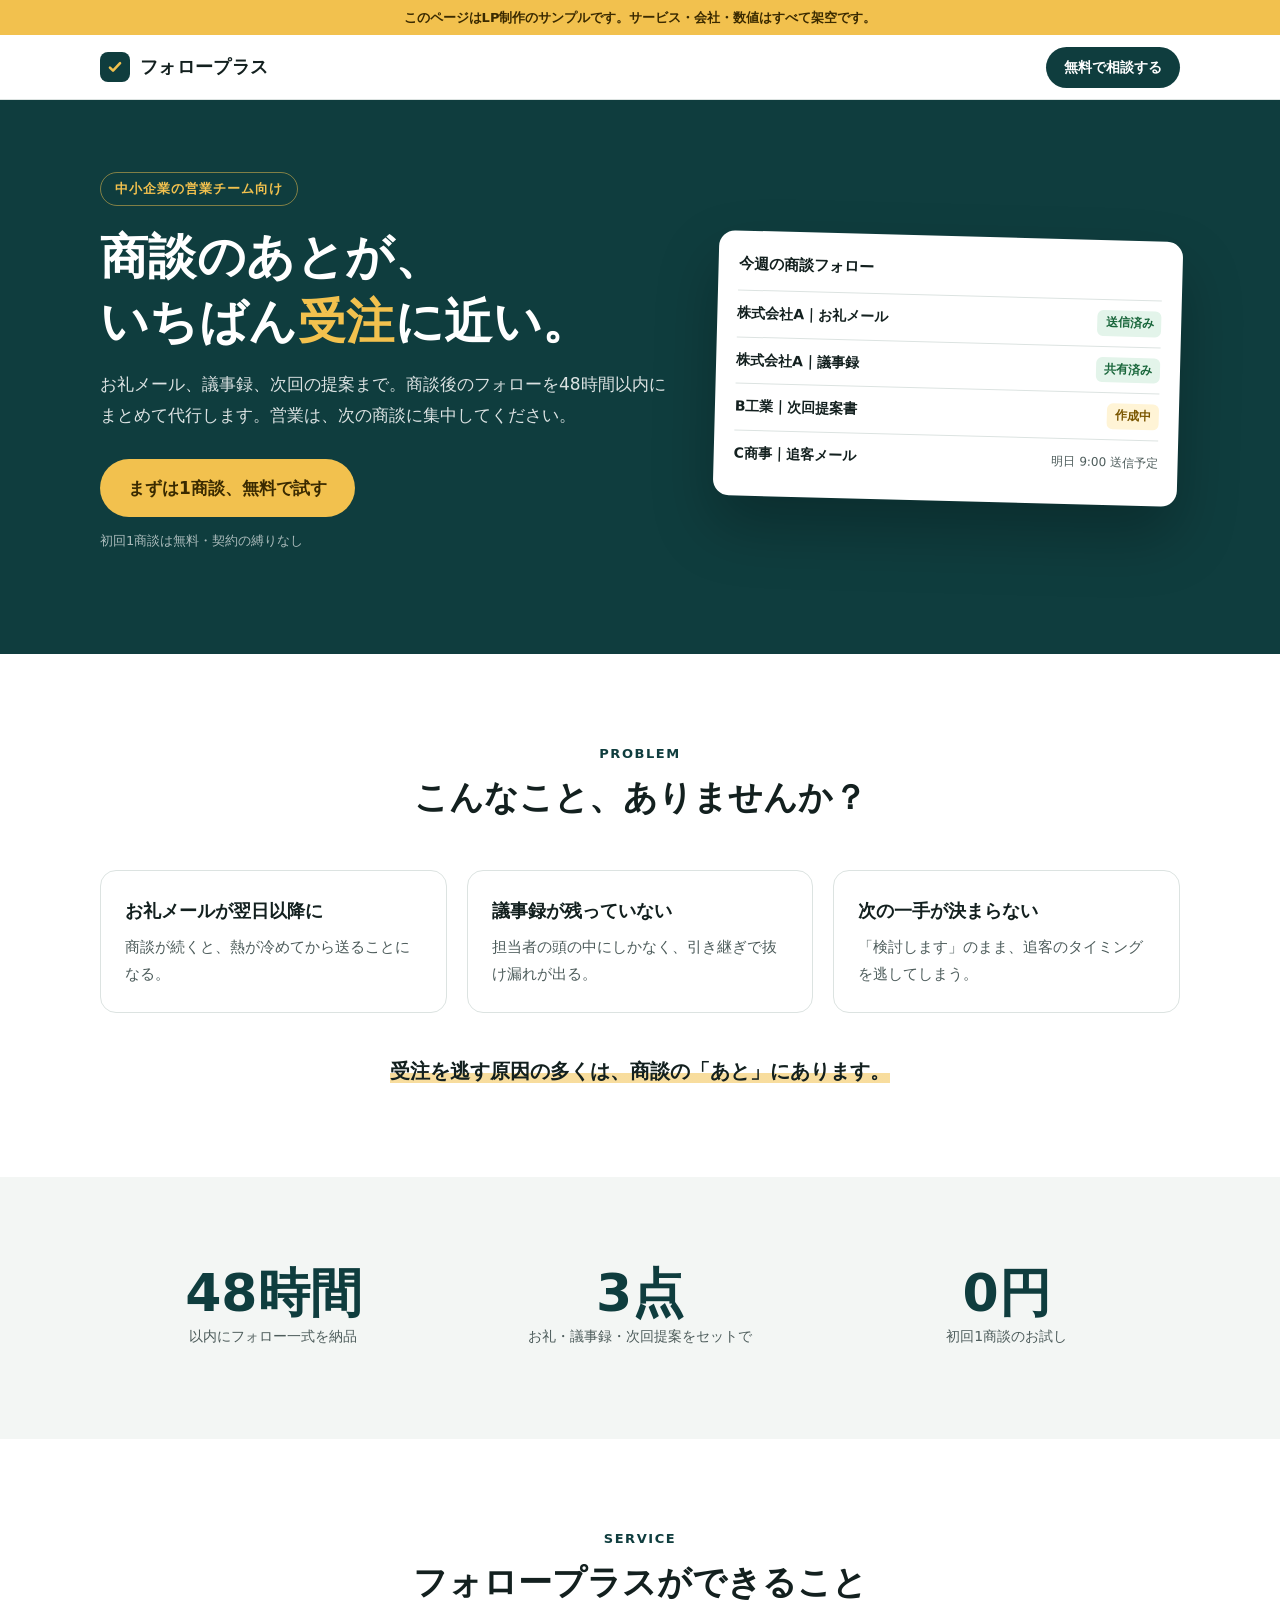
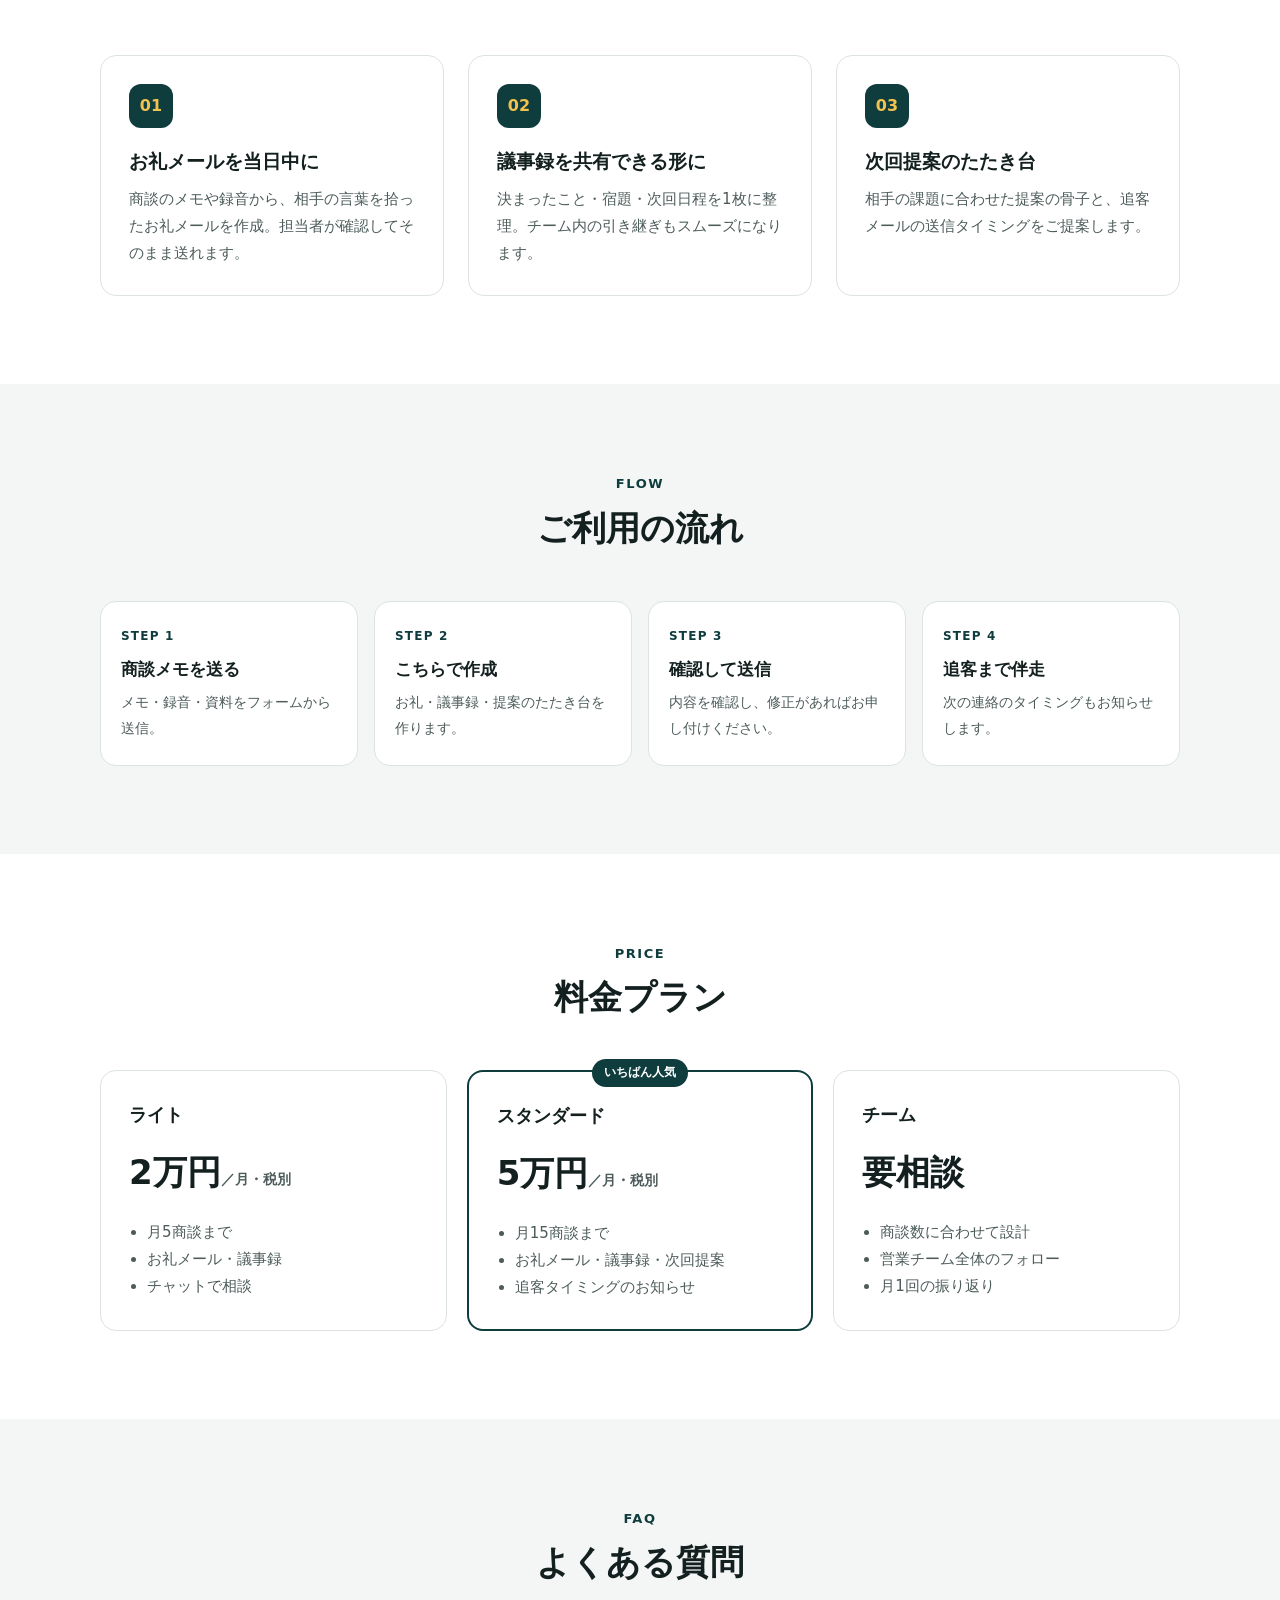
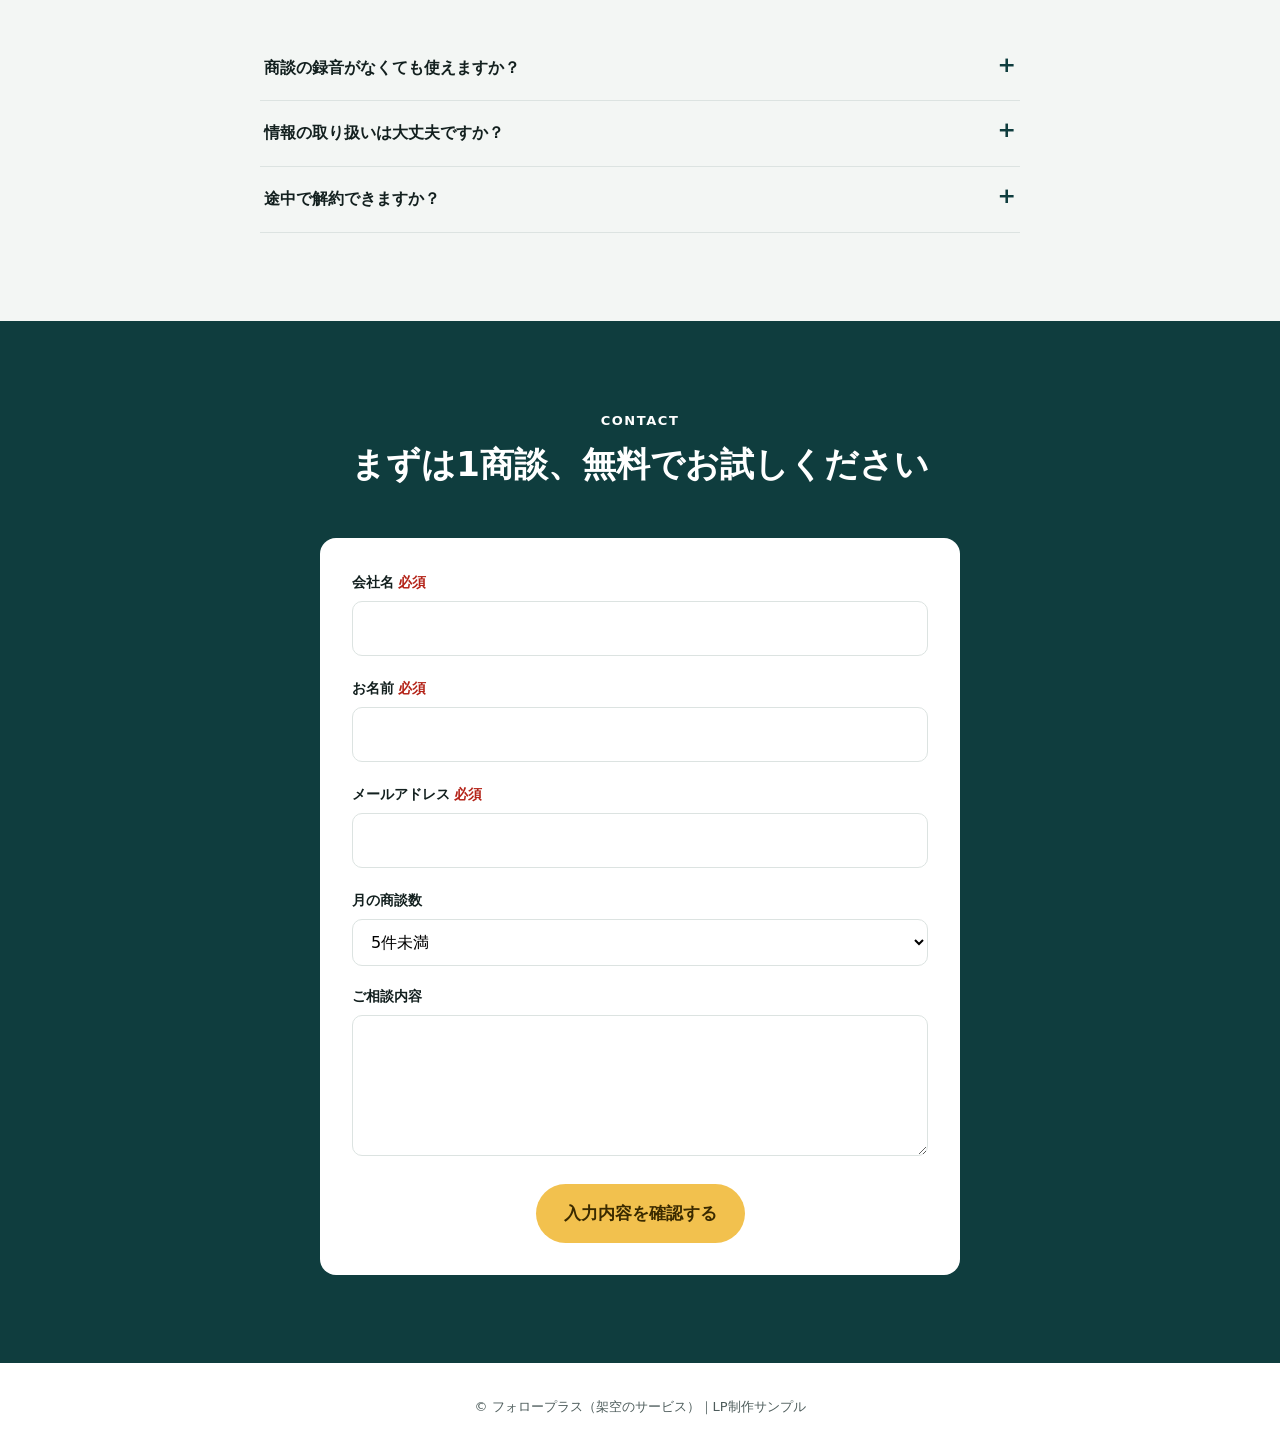
==== lp-sample/index.html @ a43cd7c9 "Add files via upload" ====
<!doctype html>
<html lang="ja">
<head>
<meta charset="utf-8">
<meta name="viewport" content="width=device-width, initial-scale=1">
<title>フォロープラス｜商談後のフォローを、まるごと代行（制作サンプル）</title>
<meta name="description" content="商談後のお礼メール・議事録・次回提案までを48時間以内に。中小企業の営業チーム向け、商談フォロー代行サービスのLP制作サンプルです（架空のサービス）。">
<meta property="og:title" content="フォロープラス｜商談後のフォローを、まるごと代行（制作サンプル）">
<meta property="og:description" content="商談後のお礼メール・議事録・次回提案までを48時間以内に。LP制作サンプル（架空のサービス）。">
<meta property="og:type" content="website">
<meta name="theme-color" content="#0F3D3E">
<link rel="icon" href="data:image/svg+xml,%3Csvg xmlns='http://www.w3.org/2000/svg' viewBox='0 0 64 64'%3E%3Crect width='64' height='64' rx='14' fill='%230F3D3E'/%3E%3Cpath d='M18 34l9 9 19-21' stroke='%23F2C14E' stroke-width='7' fill='none' stroke-linecap='round' stroke-linejoin='round'/%3E%3C/svg%3E">
<style>
  :root {
    --ink: #13201F; --sub: #4D5C5B; --line: #DCE3E1;
    --bg: #FFFFFF; --soft: #F3F6F4; --deep: #0F3D3E; --accent: #F2C14E; --accent-ink: #3A2A00;
    --radius: 16px; --max: 1080px;
  }
  * { box-sizing: border-box; }
  html { scroll-behavior: smooth; }
  body { margin: 0; font: 16px/1.8 "Hiragino Sans", "Noto Sans JP", system-ui, sans-serif; color: var(--ink); background: var(--bg); -webkit-font-smoothing: antialiased; }
  img, svg { display: block; max-width: 100%; }
  a { color: inherit; }
  .wrap { width: min(var(--max), 100% - 32px); margin-inline: auto; }
  .sample-bar { background: var(--accent); color: var(--accent-ink); font-size: 13px; text-align: center; padding: 6px 16px; font-weight: 600; }

  /* ヘッダー */
  header { position: sticky; top: 0; z-index: 10; background: rgba(255,255,255,.92); backdrop-filter: blur(10px); border-bottom: 1px solid var(--line); }
  header .wrap { display: flex; align-items: center; justify-content: space-between; height: 64px; }
  .logo { display: flex; align-items: center; gap: 10px; font-weight: 800; font-size: 18px; letter-spacing: .02em; text-decoration: none; }
  .logo i { width: 30px; height: 30px; border-radius: 8px; background: var(--deep); display: grid; place-items: center; }
  .btn { display: inline-flex; align-items: center; justify-content: center; gap: 8px; border: 0; border-radius: 999px; font: inherit; font-weight: 700; cursor: pointer; text-decoration: none; transition: transform .15s, box-shadow .15s; }
  .btn:hover { transform: translateY(-1px); box-shadow: 0 8px 20px rgba(15,61,62,.18); }
  .btn-main { background: var(--accent); color: var(--accent-ink); padding: 14px 28px; font-size: 17px; }
  .btn-small { background: var(--deep); color: #fff; padding: 8px 18px; font-size: 14px; }

  /* ファーストビュー */
  .fv { background: var(--deep); color: #fff; padding: 72px 0 88px; overflow: hidden; }
  .fv .wrap { display: grid; grid-template-columns: 1.1fr .9fr; gap: 48px; align-items: center; }
  .eyebrow { display: inline-block; font-size: 13px; font-weight: 700; letter-spacing: .08em; color: var(--accent); border: 1px solid rgba(242,193,78,.5); border-radius: 999px; padding: 4px 14px; }
  .fv h1 { font-size: clamp(30px, 4.6vw, 48px); line-height: 1.35; margin: 18px 0 16px; letter-spacing: .01em; }
  .fv h1 em { font-style: normal; color: var(--accent); }
  .fv p.lead { font-size: 17px; color: rgba(255,255,255,.85); margin: 0 0 28px; }
  .fv .note { font-size: 13px; color: rgba(255,255,255,.65); margin-top: 12px; }
  .mock { background: #fff; color: var(--ink); border-radius: var(--radius); padding: 20px; box-shadow: 0 30px 60px rgba(0,0,0,.25); transform: rotate(1.5deg); }
  .mock h3 { margin: 0 0 12px; font-size: 15px; }
  .mock .row { display: flex; align-items: center; gap: 10px; padding: 10px 0; border-top: 1px solid var(--line); font-size: 14px; }
  .mock .row b { flex: 1; font-weight: 600; }
  .tag { font-size: 12px; font-weight: 700; border-radius: 6px; padding: 2px 8px; }
  .tag.done { background: #E3F4EA; color: #19663B; }
  .tag.wip { background: #FFF4D6; color: #7A5600; }
  .mock .time { color: var(--sub); font-size: 12px; }

  /* セクション共通 */
  section { padding: 88px 0; }
  .sec-title { text-align: center; margin-bottom: 48px; }
  .sec-title small { display: block; color: var(--deep); font-weight: 800; letter-spacing: .12em; font-size: 13px; }
  .sec-title h2 { font-size: clamp(24px, 3.4vw, 34px); line-height: 1.45; margin: 8px 0 0; }
  .soft { background: var(--soft); }

  /* お悩み */
  .pains { display: grid; grid-template-columns: repeat(3, 1fr); gap: 20px; }
  .pain { background: #fff; border: 1px solid var(--line); border-radius: var(--radius); padding: 24px; }
  .pain b { display: block; font-size: 18px; margin-bottom: 6px; }
  .pain p { margin: 0; color: var(--sub); font-size: 15px; }
  .bridge { text-align: center; margin: 40px 0 0; font-size: 20px; font-weight: 700; }
  .bridge span { background: linear-gradient(transparent 60%, rgba(242,193,78,.55) 60%); }

  /* 数字 */
  .stats { display: grid; grid-template-columns: repeat(3, 1fr); gap: 20px; text-align: center; }
  .stat strong { display: block; font-size: clamp(36px, 5vw, 52px); color: var(--deep); line-height: 1.1; }
  .stat span { color: var(--sub); font-size: 14px; }

  /* できること */
  .features { display: grid; grid-template-columns: repeat(3, 1fr); gap: 24px; }
  .feature { padding: 28px; border-radius: var(--radius); background: #fff; border: 1px solid var(--line); }
  .feature .num { width: 44px; height: 44px; border-radius: 12px; background: var(--deep); color: var(--accent); display: grid; place-items: center; font-weight: 800; margin-bottom: 16px; }
  .feature h3 { margin: 0 0 8px; font-size: 19px; }
  .feature p { margin: 0; color: var(--sub); font-size: 15px; }

  /* 流れ */
  .flow { display: grid; grid-template-columns: repeat(4, 1fr); gap: 16px; counter-reset: step; }
  .step { position: relative; background: #fff; border-radius: var(--radius); padding: 24px 20px; border: 1px solid var(--line); }
  .step::before { counter-increment: step; content: "STEP " counter(step); display: block; font-size: 12px; font-weight: 800; letter-spacing: .1em; color: var(--deep); margin-bottom: 6px; }
  .step b { display: block; font-size: 17px; }
  .step p { margin: 6px 0 0; font-size: 14px; color: var(--sub); }

  /* 料金 */
  .plans { display: grid; grid-template-columns: repeat(3, 1fr); gap: 20px; align-items: stretch; }
  .plan { border: 1px solid var(--line); border-radius: var(--radius); padding: 28px; display: flex; flex-direction: column; background: #fff; }
  .plan.pop { border: 2px solid var(--deep); position: relative; }
  .plan.pop::after { content: "いちばん人気"; position: absolute; top: -13px; left: 50%; transform: translateX(-50%); background: var(--deep); color: #fff; font-size: 12px; font-weight: 700; padding: 3px 12px; border-radius: 999px; }
  .plan h3 { margin: 0; font-size: 18px; }
  .price { font-size: 34px; font-weight: 800; margin: 10px 0 2px; }
  .price small { font-size: 14px; font-weight: 600; color: var(--sub); }
  .plan ul { padding-left: 1.2em; margin: 14px 0 0; color: var(--sub); font-size: 15px; flex: 1; }

  /* よくある質問 */
  .faq { max-width: 760px; margin-inline: auto; }
  details { border-bottom: 1px solid var(--line); padding: 18px 4px; }
  summary { cursor: pointer; font-weight: 700; list-style: none; display: flex; justify-content: space-between; gap: 16px; }
  summary::after { content: "+"; font-size: 22px; line-height: 1; color: var(--deep); }
  details[open] summary::after { content: "−"; }
  details p { margin: 10px 0 0; color: var(--sub); }

  /* お問い合わせ */
  .contact { background: var(--deep); color: #fff; }
  .contact .sec-title small, .contact .sec-title h2 { color: #fff; }
  form, .confirm, .thanks { max-width: 640px; margin-inline: auto; background: #fff; color: var(--ink); border-radius: var(--radius); padding: 32px; }
  label { display: block; font-weight: 700; font-size: 14px; margin: 0 0 6px; }
  label span { color: #B42318; margin-left: 4px; }
  input, textarea, select { width: 100%; font: inherit; border: 1px solid var(--line); border-radius: 10px; padding: 12px 14px; margin-bottom: 18px; background: #fff; }
  input:focus, textarea:focus, select:focus { outline: 2px solid var(--accent); border-color: var(--deep); }
  .err { color: #B42318; font-size: 13px; margin: -12px 0 14px; min-height: 0; }
  .confirm dl { margin: 0 0 24px; }
  .confirm dt { font-size: 13px; color: var(--sub); }
  .confirm dd { margin: 0 0 12px; white-space: pre-wrap; }
  .actions { display: flex; gap: 12px; justify-content: center; flex-wrap: wrap; }
  .btn-ghost { background: var(--soft); color: var(--ink); padding: 14px 24px; }
  .thanks { text-align: center; }

  footer { padding: 32px 0; font-size: 13px; color: var(--sub); text-align: center; }

  /* スマホ */
  @media (max-width: 820px) {
    .fv { padding: 48px 0 64px; }
    .fv .wrap, .pains, .features, .plans, .stats { grid-template-columns: 1fr; }
    .flow { grid-template-columns: 1fr 1fr; }
    .mock { transform: none; }
    section { padding: 64px 0; }
    header .btn-small { display: none; }
    form, .confirm, .thanks { padding: 24px 20px; }
  }
  @media (prefers-reduced-motion: reduce) { html { scroll-behavior: auto; } .btn { transition: none; } }
</style>
</head>
<body>
<div class="sample-bar">このページはLP制作のサンプルです。サービス・会社・数値はすべて架空です。</div>

<header>
  <div class="wrap">
    <a class="logo" href="#top"><i><svg width="18" height="18" viewBox="0 0 64 64"><path d="M14 34l11 11 25-27" stroke="#F2C14E" stroke-width="9" fill="none" stroke-linecap="round" stroke-linejoin="round"/></svg></i>フォロープラス</a>
    <a class="btn btn-small" href="#contact">無料で相談する</a>
  </div>
</header>

<main id="top">
  <section class="fv">
    <div class="wrap">
      <div>
        <span class="eyebrow">中小企業の営業チーム向け</span>
        <h1>商談のあとが、<br>いちばん<em>受注</em>に近い。</h1>
        <p class="lead">お礼メール、議事録、次回の提案まで。商談後のフォローを48時間以内にまとめて代行します。営業は、次の商談に集中してください。</p>
        <a class="btn btn-main" href="#contact">まずは1商談、無料で試す</a>
        <p class="note">初回1商談は無料・契約の縛りなし</p>
      </div>
      <div class="mock" aria-label="フォロー状況の画面イメージ">
        <h3>今週の商談フォロー</h3>
        <div class="row"><b>株式会社A｜お礼メール</b><span class="tag done">送信済み</span></div>
        <div class="row"><b>株式会社A｜議事録</b><span class="tag done">共有済み</span></div>
        <div class="row"><b>B工業｜次回提案書</b><span class="tag wip">作成中</span></div>
        <div class="row"><b>C商事｜追客メール</b><span class="time">明日 9:00 送信予定</span></div>
      </div>
    </div>
  </section>

  <section>
    <div class="wrap">
      <div class="sec-title"><small>PROBLEM</small><h2>こんなこと、ありませんか？</h2></div>
      <div class="pains">
        <div class="pain"><b>お礼メールが翌日以降に</b><p>商談が続くと、熱が冷めてから送ることになる。</p></div>
        <div class="pain"><b>議事録が残っていない</b><p>担当者の頭の中にしかなく、引き継ぎで抜け漏れが出る。</p></div>
        <div class="pain"><b>次の一手が決まらない</b><p>「検討します」のまま、追客のタイミングを逃してしまう。</p></div>
      </div>
      <p class="bridge"><span>受注を逃す原因の多くは、商談の「あと」にあります。</span></p>
    </div>
  </section>

  <section class="soft">
    <div class="wrap">
      <div class="stats">
        <div class="stat"><strong>48時間</strong><span>以内にフォロー一式を納品</span></div>
        <div class="stat"><strong>3点</strong><span>お礼・議事録・次回提案をセットで</span></div>
        <div class="stat"><strong>0円</strong><span>初回1商談のお試し</span></div>
      </div>
    </div>
  </section>

  <section>
    <div class="wrap">
      <div class="sec-title"><small>SERVICE</small><h2>フォロープラスができること</h2></div>
      <div class="features">
        <div class="feature"><div class="num">01</div><h3>お礼メールを当日中に</h3><p>商談のメモや録音から、相手の言葉を拾ったお礼メールを作成。担当者が確認してそのまま送れます。</p></div>
        <div class="feature"><div class="num">02</div><h3>議事録を共有できる形に</h3><p>決まったこと・宿題・次回日程を1枚に整理。チーム内の引き継ぎもスムーズになります。</p></div>
        <div class="feature"><div class="num">03</div><h3>次回提案のたたき台</h3><p>相手の課題に合わせた提案の骨子と、追客メールの送信タイミングをご提案します。</p></div>
      </div>
    </div>
  </section>

  <section class="soft">
    <div class="wrap">
      <div class="sec-title"><small>FLOW</small><h2>ご利用の流れ</h2></div>
      <div class="flow">
        <div class="step"><b>商談メモを送る</b><p>メモ・録音・資料をフォームから送信。</p></div>
        <div class="step"><b>こちらで作成</b><p>お礼・議事録・提案のたたき台を作ります。</p></div>
        <div class="step"><b>確認して送信</b><p>内容を確認し、修正があればお申し付けください。</p></div>
        <div class="step"><b>追客まで伴走</b><p>次の連絡のタイミングもお知らせします。</p></div>
      </div>
    </div>
  </section>

  <section>
    <div class="wrap">
      <div class="sec-title"><small>PRICE</small><h2>料金プラン</h2></div>
      <div class="plans">
        <div class="plan"><h3>ライト</h3><div class="price">2万円<small>／月・税別</small></div><ul><li>月5商談まで</li><li>お礼メール・議事録</li><li>チャットで相談</li></ul></div>
        <div class="plan pop"><h3>スタンダード</h3><div class="price">5万円<small>／月・税別</small></div><ul><li>月15商談まで</li><li>お礼メール・議事録・次回提案</li><li>追客タイミングのお知らせ</li></ul></div>
        <div class="plan"><h3>チーム</h3><div class="price">要相談</div><ul><li>商談数に合わせて設計</li><li>営業チーム全体のフォロー</li><li>月1回の振り返り</li></ul></div>
      </div>
    </div>
  </section>

  <section class="soft">
    <div class="wrap">
      <div class="sec-title"><small>FAQ</small><h2>よくある質問</h2></div>
      <div class="faq">
        <details><summary>商談の録音がなくても使えますか？</summary><p>はい。手書きのメモや箇条書きでも作成できます。録音があると、より相手の言葉に沿った内容になります。</p></details>
        <details><summary>情報の取り扱いは大丈夫ですか？</summary><p>秘密保持契約を結んだうえでお預かりし、納品後は一定期間で削除します。</p></details>
        <details><summary>途中で解約できますか？</summary><p>はい。月単位でいつでも解約できます。違約金はありません。</p></details>
      </div>
    </div>
  </section>

  <section class="contact" id="contact">
    <div class="wrap">
      <div class="sec-title"><small>CONTACT</small><h2>まずは1商談、無料でお試しください</h2></div>

      <form id="form" novalidate>
        <label for="company">会社名<span>必須</span></label>
        <input id="company" name="company" autocomplete="organization">
        <p class="err" data-for="company"></p>
        <label for="name">お名前<span>必須</span></label>
        <input id="name" name="name" autocomplete="name">
        <p class="err" data-for="name"></p>
        <label for="email">メールアドレス<span>必須</span></label>
        <input id="email" name="email" type="email" autocomplete="email">
        <p class="err" data-for="email"></p>
        <label for="deals">月の商談数</label>
        <select id="deals" name="deals"><option>5件未満</option><option>5〜15件</option><option>15件以上</option></select>
        <label for="message">ご相談内容</label>
        <textarea id="message" name="message" rows="4"></textarea>
        <div class="actions"><button class="btn btn-main" type="submit">入力内容を確認する</button></div>
      </form>

      <div class="confirm" id="confirm" hidden>
        <dl id="confirm-list"></dl>
        <div class="actions"><button class="btn btn-ghost" id="back" type="button">修正する</button><button class="btn btn-main" id="send" type="button">この内容で送信する</button></div>
      </div>

      <div class="thanks" id="thanks" hidden>
        <h3>お問い合わせありがとうございました</h3>
        <p>これは制作サンプルのため、実際には送信されていません。</p>
      </div>
    </div>
  </section>
</main>

<footer>© フォロープラス（架空のサービス）｜LP制作サンプル</footer>

<script>
  // 入力 → 確認 → 送信(サンプルなので送らない) → 完了
  const form = document.getElementById("form");
  const confirmBox = document.getElementById("confirm");
  const thanks = document.getElementById("thanks");
  const labels = { company: "会社名", name: "お名前", email: "メールアドレス", deals: "月の商談数", message: "ご相談内容" };
  const esc = (s) => s.replace(/[&<>"']/g, (c) => ({ "&": "&amp;", "<": "&lt;", ">": "&gt;", '"': "&quot;", "'": "&#39;" }[c]));

  form.addEventListener("submit", (e) => {
    e.preventDefault();
    const data = Object.fromEntries(new FormData(form));
    const errors = {};
    if (!data.company.trim()) errors.company = "会社名を入力してください";
    if (!data.name.trim()) errors.name = "お名前を入力してください";
    if (!/^[^\s@]+@[^\s@]+\.[^\s@]+$/.test(data.email)) errors.email = "メールアドレスの形式をご確認ください";
    document.querySelectorAll(".err").forEach((p) => (p.textContent = errors[p.dataset.for] || ""));
    if (Object.keys(errors).length) return;
    document.getElementById("confirm-list").innerHTML = Object.entries(labels)
      .map(([k, l]) => `<dt>${l}</dt><dd>${esc(data[k] || "（未入力）")}</dd>`).join("");
    form.hidden = true;
    confirmBox.hidden = false;
    confirmBox.scrollIntoView({ block: "start" });
  });
  document.getElementById("back").onclick = () => { confirmBox.hidden = true; form.hidden = false; };
  document.getElementById("send").onclick = () => { confirmBox.hidden = true; thanks.hidden = false; };
</script>
</body>
</html>
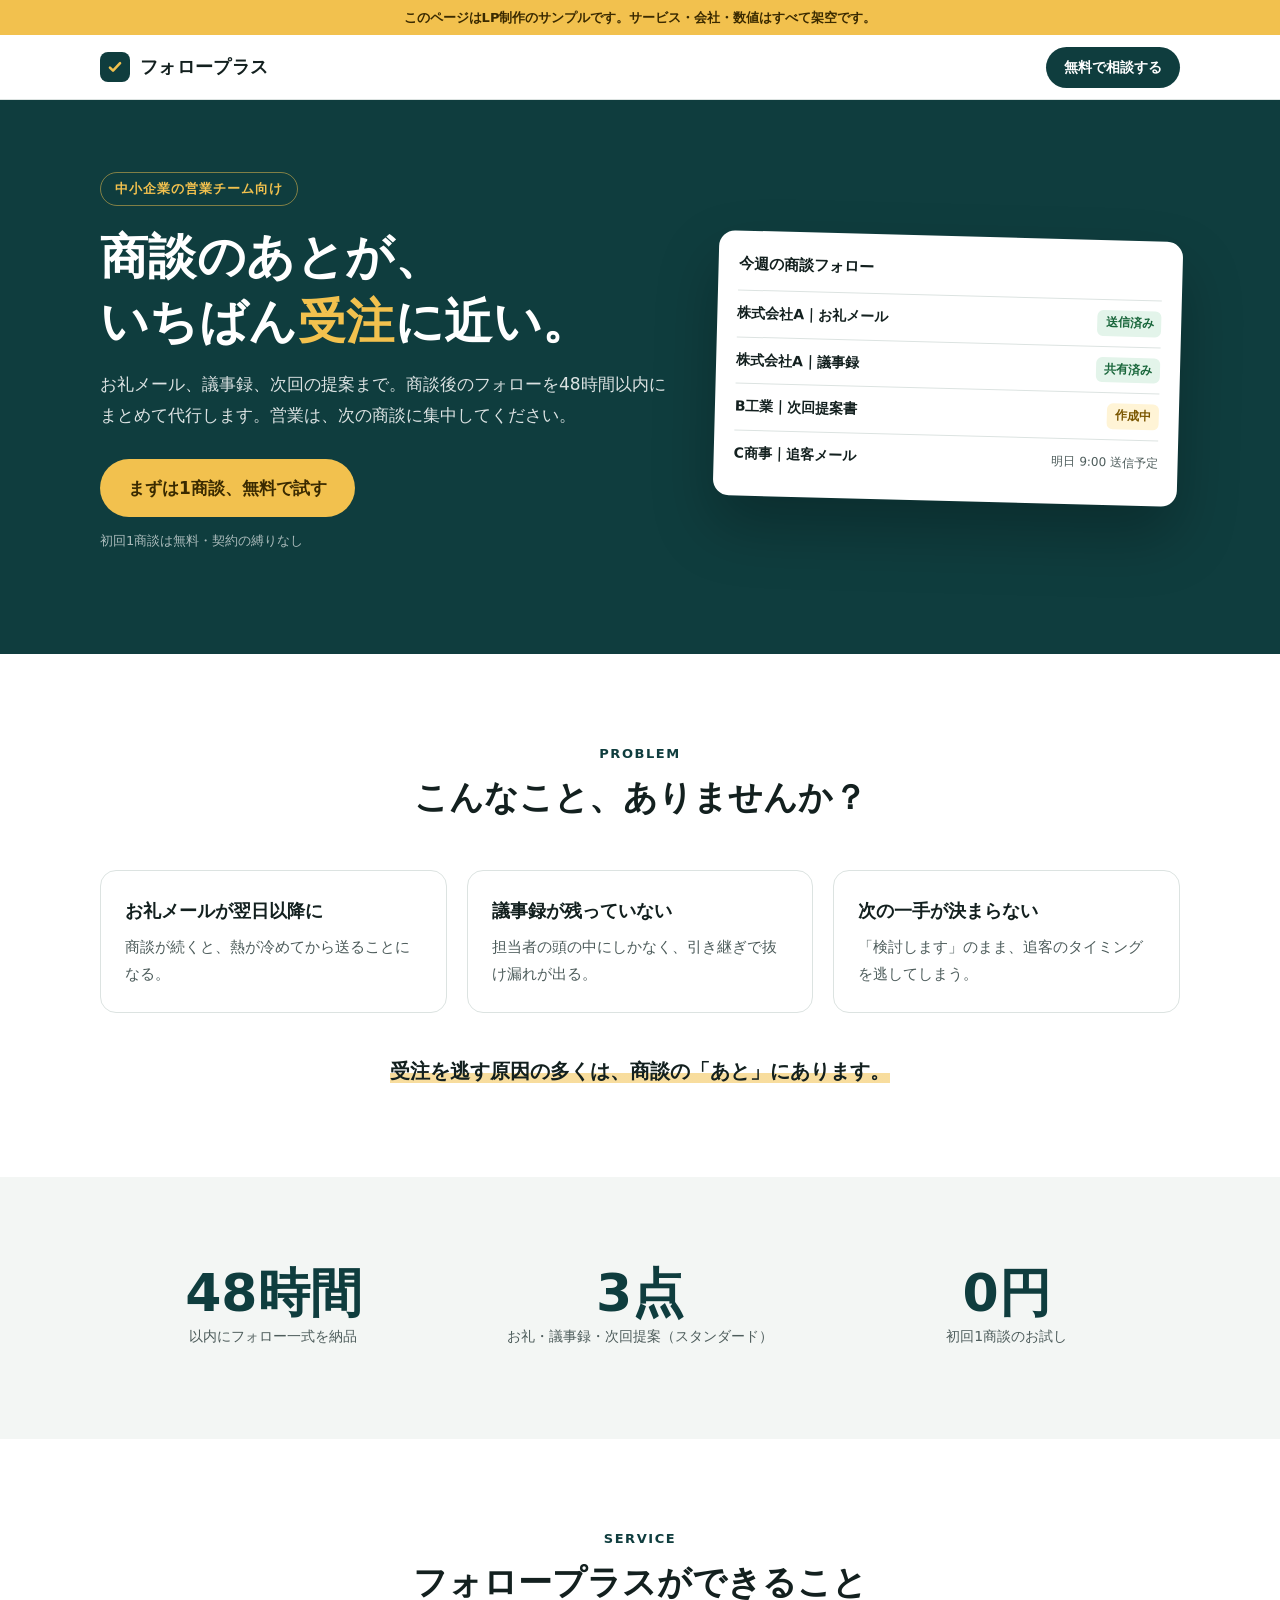
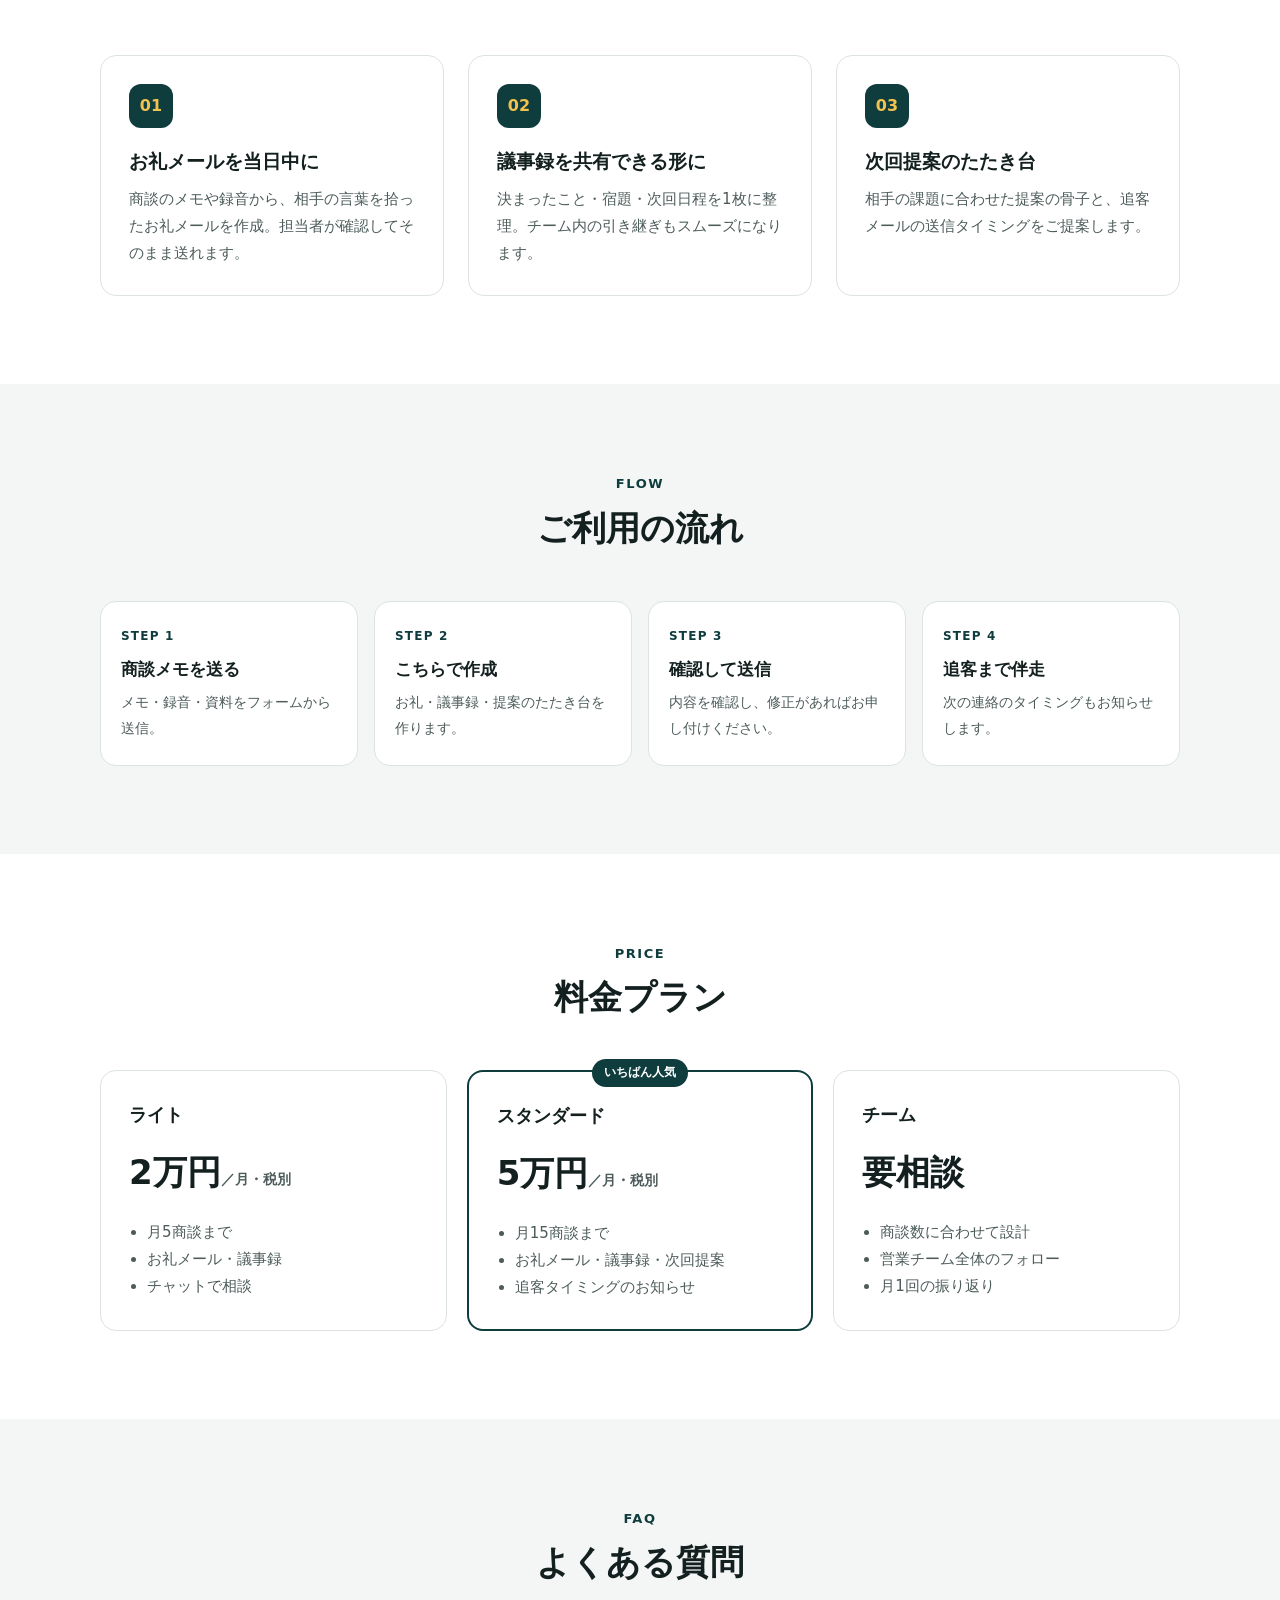
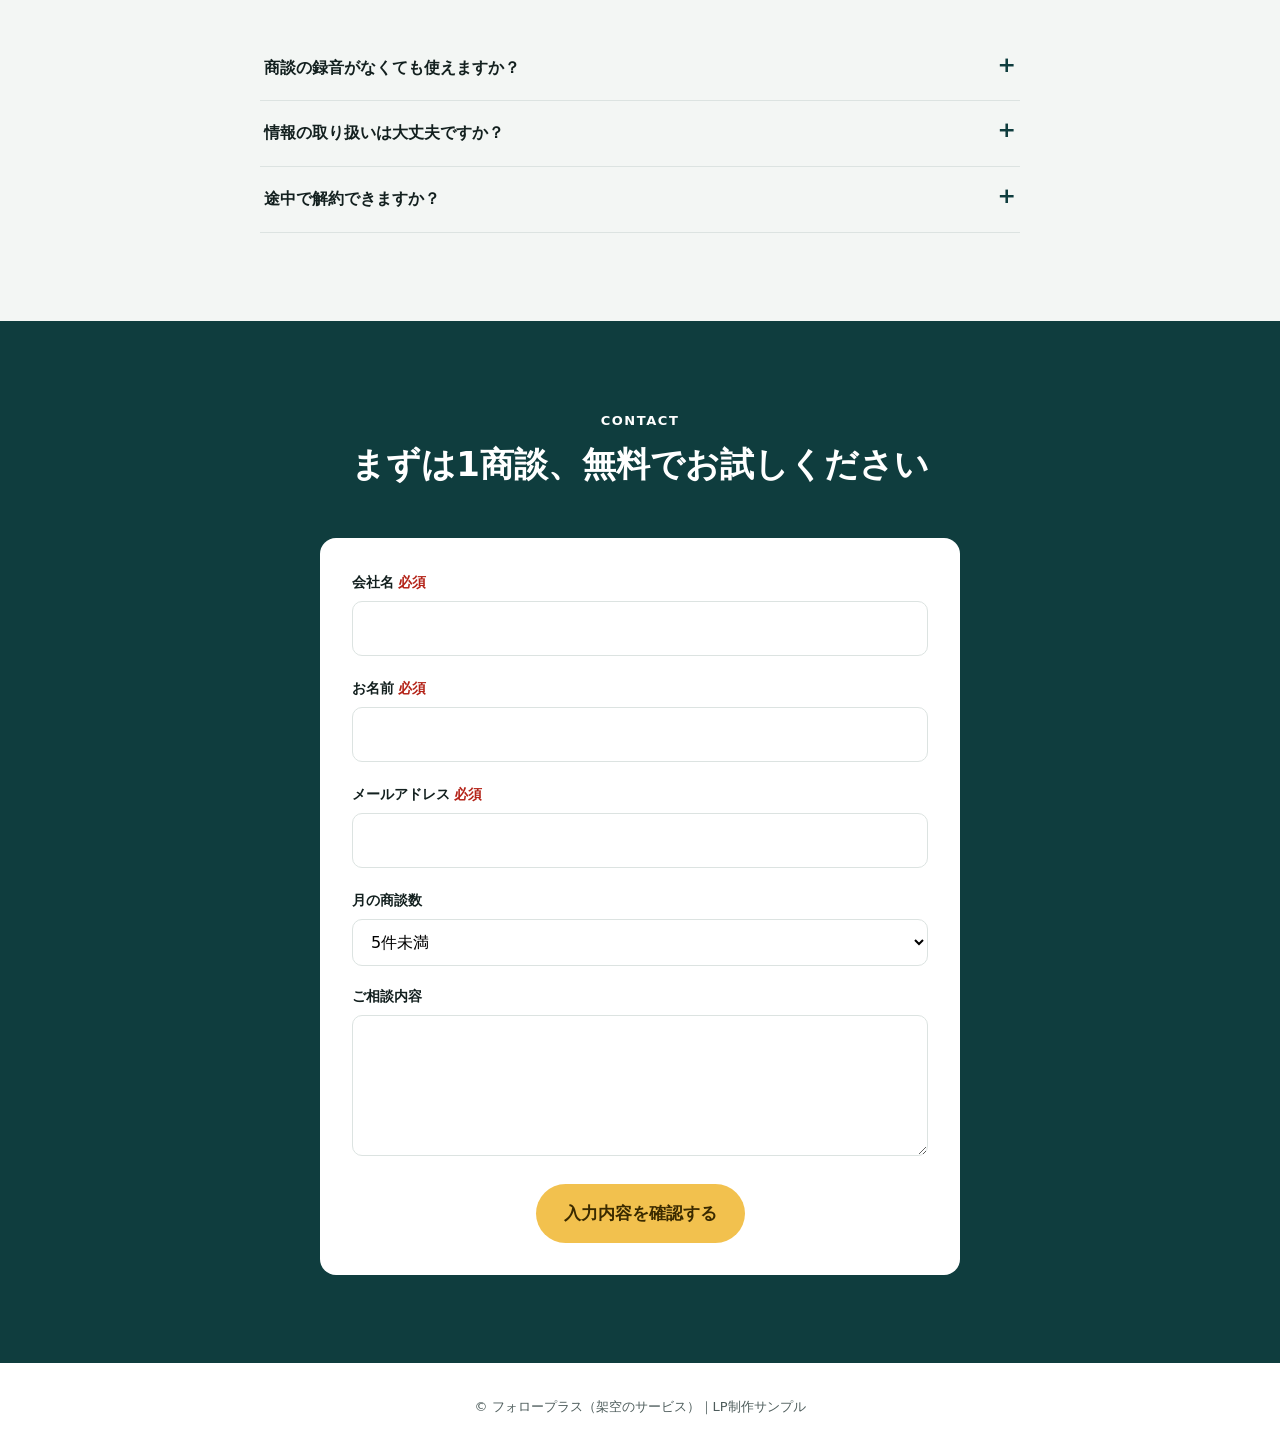
==== commit ae19ebb1: "Add files via upload" ====
--- a/lp-sample/index.html
+++ b/lp-sample/index.html
@@ -114,7 +114,7 @@
   .err { color: #B42318; font-size: 13px; margin: -12px 0 14px; min-height: 0; }
   .confirm dl { margin: 0 0 24px; }
   .confirm dt { font-size: 13px; color: var(--sub); }
-  .confirm dd { margin: 0 0 12px; white-space: pre-wrap; }
+  .confirm dd { margin: 0 0 12px; white-space: pre-wrap; overflow-wrap: anywhere; }
   .actions { display: flex; gap: 12px; justify-content: center; flex-wrap: wrap; }
   .btn-ghost { background: var(--soft); color: var(--ink); padding: 14px 24px; }
   .thanks { text-align: center; }
@@ -180,7 +180,7 @@
     <div class="wrap">
       <div class="stats">
         <div class="stat"><strong>48時間</strong><span>以内にフォロー一式を納品</span></div>
-        <div class="stat"><strong>3点</strong><span>お礼・議事録・次回提案をセットで</span></div>
+        <div class="stat"><strong>3点</strong><span>お礼・議事録・次回提案（スタンダード）</span></div>
         <div class="stat"><strong>0円</strong><span>初回1商談のお試し</span></div>
       </div>
     </div>
@@ -237,14 +237,14 @@
 
       <form id="form" novalidate>
         <label for="company">会社名<span>必須</span></label>
-        <input id="company" name="company" autocomplete="organization">
-        <p class="err" data-for="company"></p>
+        <input id="company" name="company" autocomplete="organization" required aria-describedby="err-company">
+        <p class="err" id="err-company" data-for="company" aria-live="polite"></p>
         <label for="name">お名前<span>必須</span></label>
-        <input id="name" name="name" autocomplete="name">
-        <p class="err" data-for="name"></p>
+        <input id="name" name="name" autocomplete="name" required aria-describedby="err-name">
+        <p class="err" id="err-name" data-for="name" aria-live="polite"></p>
         <label for="email">メールアドレス<span>必須</span></label>
-        <input id="email" name="email" type="email" autocomplete="email">
-        <p class="err" data-for="email"></p>
+        <input id="email" name="email" type="email" autocomplete="email" required aria-describedby="err-email">
+        <p class="err" id="err-email" data-for="email" aria-live="polite"></p>
         <label for="deals">月の商談数</label>
         <select id="deals" name="deals"><option>5件未満</option><option>5〜15件</option><option>15件以上</option></select>
         <label for="message">ご相談内容</label>
@@ -252,12 +252,12 @@
         <div class="actions"><button class="btn btn-main" type="submit">入力内容を確認する</button></div>
       </form>
 
-      <div class="confirm" id="confirm" hidden>
+      <div class="confirm" id="confirm" hidden tabindex="-1">
         <dl id="confirm-list"></dl>
         <div class="actions"><button class="btn btn-ghost" id="back" type="button">修正する</button><button class="btn btn-main" id="send" type="button">この内容で送信する</button></div>
       </div>
 
-      <div class="thanks" id="thanks" hidden>
+      <div class="thanks" id="thanks" hidden tabindex="-1">
         <h3>お問い合わせありがとうございました</h3>
         <p>これは制作サンプルのため、実際には送信されていません。</p>
       </div>
@@ -281,17 +281,24 @@
     const errors = {};
     if (!data.company.trim()) errors.company = "会社名を入力してください";
     if (!data.name.trim()) errors.name = "お名前を入力してください";
-    if (!/^[^\s@]+@[^\s@]+\.[^\s@]+$/.test(data.email)) errors.email = "メールアドレスの形式をご確認ください";
-    document.querySelectorAll(".err").forEach((p) => (p.textContent = errors[p.dataset.for] || ""));
-    if (Object.keys(errors).length) return;
+    const mail = document.getElementById("email");
+    if (!data.email || !mail.validity.valid || !/\.[^.\s@]+$/.test(data.email) || /\.\./.test(data.email)) errors.email = "メールアドレスの形式をご確認ください";
+    document.querySelectorAll(".err").forEach((p) => {
+      const msg = errors[p.dataset.for] || "";
+      p.textContent = msg;
+      document.getElementById(p.dataset.for).setAttribute("aria-invalid", msg ? "true" : "false");
+    });
+    const first = Object.keys(errors)[0];
+    if (first) return document.getElementById(first).focus();
     document.getElementById("confirm-list").innerHTML = Object.entries(labels)
       .map(([k, l]) => `<dt>${l}</dt><dd>${esc(data[k] || "（未入力）")}</dd>`).join("");
     form.hidden = true;
     confirmBox.hidden = false;
+    confirmBox.focus();
     confirmBox.scrollIntoView({ block: "start" });
   });
-  document.getElementById("back").onclick = () => { confirmBox.hidden = true; form.hidden = false; };
-  document.getElementById("send").onclick = () => { confirmBox.hidden = true; thanks.hidden = false; };
+  document.getElementById("back").onclick = () => { confirmBox.hidden = true; form.hidden = false; document.getElementById("company").focus(); };
+  document.getElementById("send").onclick = () => { confirmBox.hidden = true; thanks.hidden = false; thanks.focus(); };
 </script>
 </body>
 </html>
